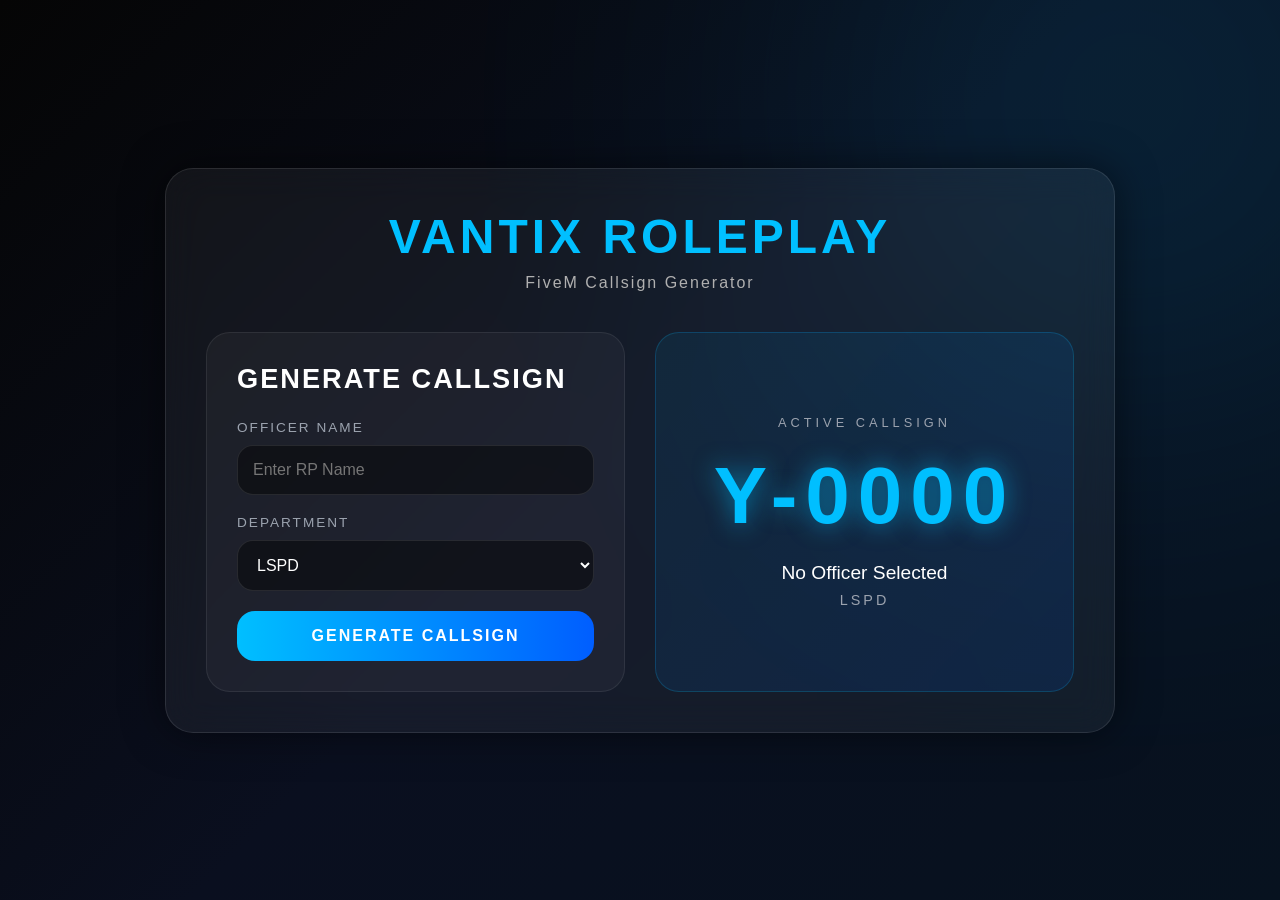
==== callsigns/index.html @ 768e36e5 "Callsign Page" ====
<!DOCTYPE html>
<html lang="en">
<head>
  <meta charset="UTF-8" />
  <meta name="viewport" content="width=device-width, initial-scale=1.0" />
  <title>Vantix Roleplay Callsign Generator</title>

  <link rel="stylesheet" href="style.css">
</head>
<body>
  <div class="background-glow"></div>

  <div class="container">
    <div class="header">
      <h1>Vantix Roleplay</h1>
      <p>FiveM Callsign Generator</p>
    </div>

    <div class="generator-box">
      <div class="panel">
        <h2>Generate Callsign</h2>

        <label>Officer Name</label>
        <input type="text" id="officerName" placeholder="Enter RP Name">

        <label>Department</label>
        <select id="department">
          <option>LSPD</option>
          <option>BCSO</option>
          <option>SASP</option>
          <option>SAFR</option>
          <option>Dispatch</option>
        </select>

        <button onclick="generateCallsign()">
          Generate Callsign
        </button>
      </div>

      <div class="panel callsign-display">
        <span>Active Callsign</span>

        <div class="callsign" id="callsign">
          Y-0000
        </div>

        <div class="officer" id="officerDisplay">
          No Officer Selected
        </div>

        <div class="department" id="departmentDisplay">
          LSPD
        </div>
      </div>
    </div>
  </div>

  <script src="script.js"></script>
</body>
</html>
---- callsigns/style.css ----
* {
  margin: 0;
  padding: 0;
  box-sizing: border-box;
  font-family: Arial, Helvetica, sans-serif;
}

body {
  background: linear-gradient(135deg, #050505, #0a0f1f, #07121f);
  min-height: 100vh;
  color: white;
  display: flex;
  justify-content: center;
  align-items: center;
  overflow: hidden;
}

.background-glow {
  position: absolute;
  width: 600px;
  height: 600px;
  background: #00bfff;
  filter: blur(180px);
  opacity: 0.15;
  border-radius: 50%;
  top: -200px;
  right: -150px;
}

.container {
  width: 90%;
  max-width: 950px;
  background: rgba(255,255,255,0.05);
  border: 1px solid rgba(255,255,255,0.1);
  backdrop-filter: blur(18px);
  border-radius: 28px;
  padding: 40px;
  position: relative;
  z-index: 10;
  box-shadow: 0 0 40px rgba(0,0,0,0.5);
}

.header {
  text-align: center;
  margin-bottom: 40px;
}

.header h1 {
  font-size: 3rem;
  text-transform: uppercase;
  color: #00bfff;
  letter-spacing: 4px;
  font-weight: 900;
}

.header p {
  margin-top: 10px;
  color: #b0b0b0;
  letter-spacing: 2px;
}

.generator-box {
  display: grid;
  grid-template-columns: 1fr 1fr;
  gap: 30px;
}

.panel {
  background: rgba(255,255,255,0.04);
  border: 1px solid rgba(255,255,255,0.08);
  border-radius: 24px;
  padding: 30px;
}

.panel h2 {
  margin-bottom: 25px;
  font-size: 1.7rem;
  text-transform: uppercase;
  letter-spacing: 2px;
}

label {
  display: block;
  margin-bottom: 10px;
  text-transform: uppercase;
  font-size: 0.85rem;
  color: #9ca3af;
  letter-spacing: 2px;
}

input,
select {
  width: 100%;
  padding: 15px;
  border-radius: 16px;
  border: 1px solid rgba(255,255,255,0.1);
  background: rgba(0,0,0,0.45);
  color: white;
  margin-bottom: 20px;
  font-size: 1rem;
  outline: none;
  transition: 0.3s;
}

input:focus,
select:focus {
  border-color: #00bfff;
  box-shadow: 0 0 15px rgba(0,191,255,0.35);
}

button {
  width: 100%;
  padding: 16px;
  border: none;
  border-radius: 18px;
  background: linear-gradient(90deg, #00bfff, #005eff);
  color: white;
  font-size: 1rem;
  font-weight: 800;
  text-transform: uppercase;
  letter-spacing: 2px;
  cursor: pointer;
  transition: 0.25s;
}

button:hover {
  transform: scale(1.03);
  box-shadow: 0 0 25px rgba(0,191,255,0.4);
}

.callsign-display {
  height: 100%;
  display: flex;
  justify-content: center;
  align-items: center;
  flex-direction: column;
  text-align: center;
  background: linear-gradient(135deg, rgba(0,191,255,0.08), rgba(0,94,255,0.12));
  border-radius: 24px;
  border: 1px solid rgba(0,191,255,0.2);
  min-height: 320px;
}

.callsign-display span {
  color: #9ca3af;
  letter-spacing: 4px;
  text-transform: uppercase;
  font-size: 0.8rem;
  margin-bottom: 20px;
}

.callsign {
  font-size: 5rem;
  font-weight: 900;
  color: #00bfff;
  letter-spacing: 8px;
  text-shadow: 0 0 25px rgba(0,191,255,0.6);
}

.officer {
  margin-top: 20px;
  font-size: 1.2rem;
  color: white;
}

.department {
  margin-top: 8px;
  color: #9ca3af;
  text-transform: uppercase;
  letter-spacing: 3px;
  font-size: 0.9rem;
}

@media(max-width: 850px) {
  .generator-box {
    grid-template-columns: 1fr;
  }

  .callsign {
    font-size: 3.5rem;
  }
}
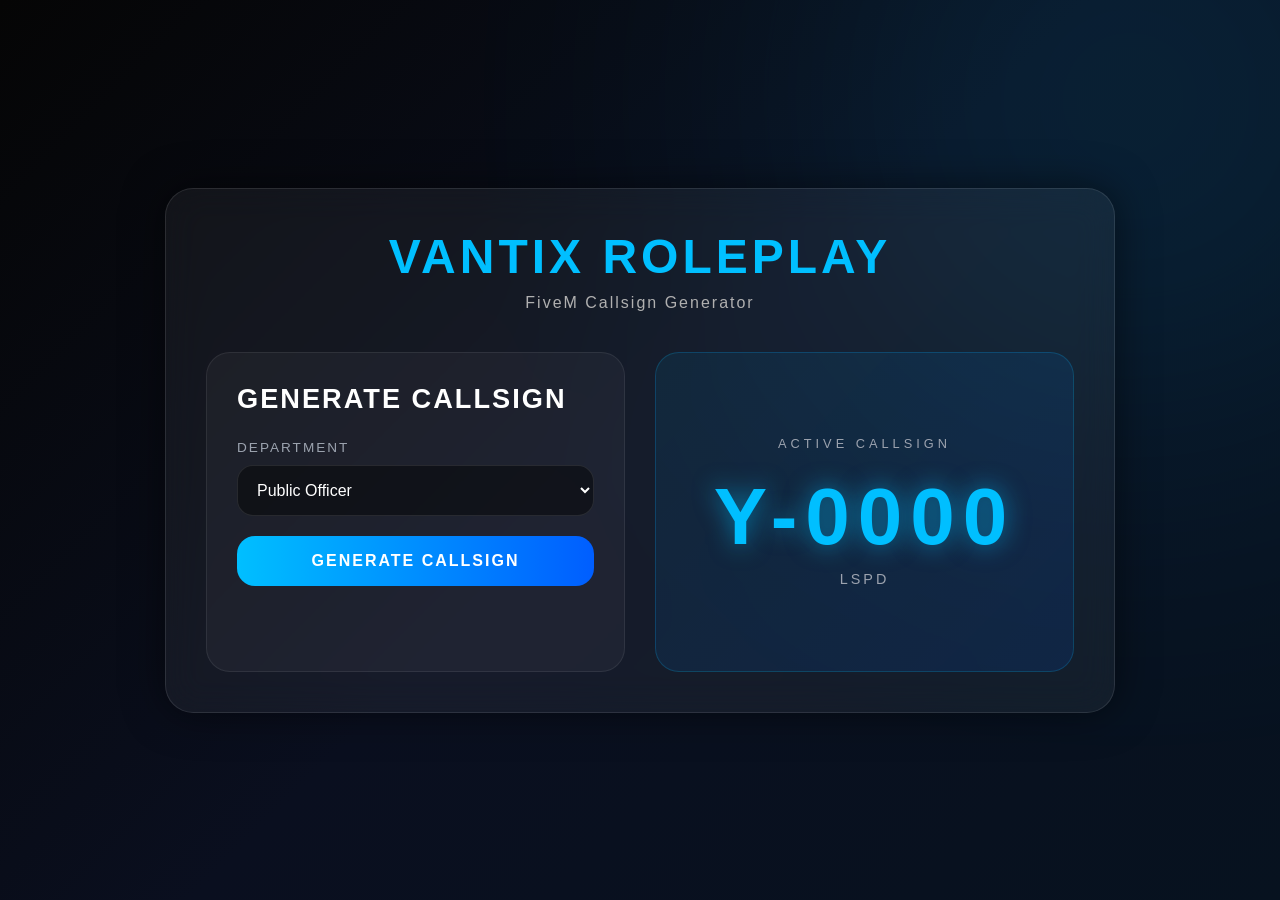
==== commit bd07f942: "Refactor callsign generator HTML structure Signed-off-by: Vantix <117606560+AstroMods@users.noreply." ====
--- a/callsigns/index.html
+++ b/callsigns/index.html
@@ -20,16 +20,9 @@
       <div class="panel">
         <h2>Generate Callsign</h2>
 
-        <label>Officer Name</label>
-        <input type="text" id="officerName" placeholder="Enter RP Name">
-
         <label>Department</label>
         <select id="department">
-          <option>LSPD</option>
-          <option>BCSO</option>
-          <option>SASP</option>
-          <option>SAFR</option>
-          <option>Dispatch</option>
+          <option>Public Officer</option>
         </select>
 
         <button onclick="generateCallsign()">
@@ -44,10 +37,6 @@
           Y-0000
         </div>
 
-        <div class="officer" id="officerDisplay">
-          No Officer Selected
-        </div>
-
         <div class="department" id="departmentDisplay">
           LSPD
         </div>
@@ -57,4 +46,4 @@
 
   <script src="script.js"></script>
 </body>
-</html>+</html>
